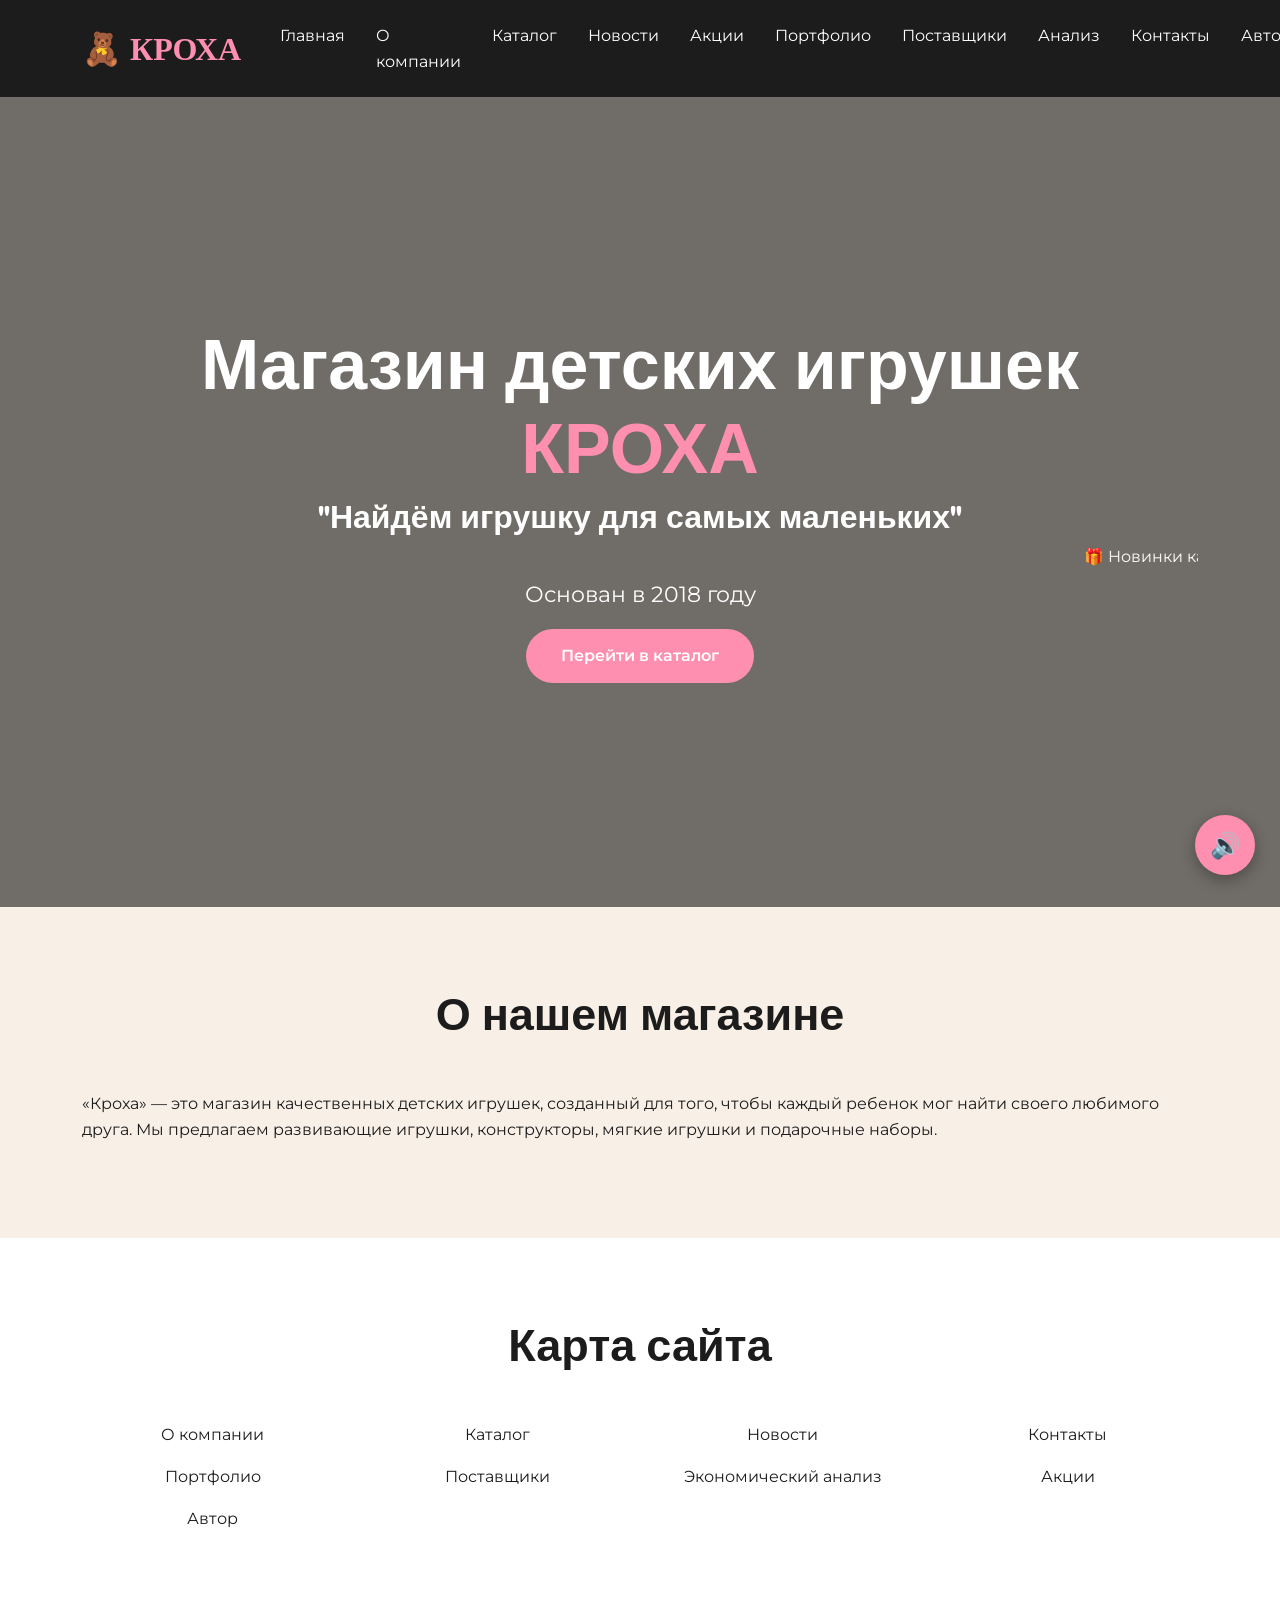
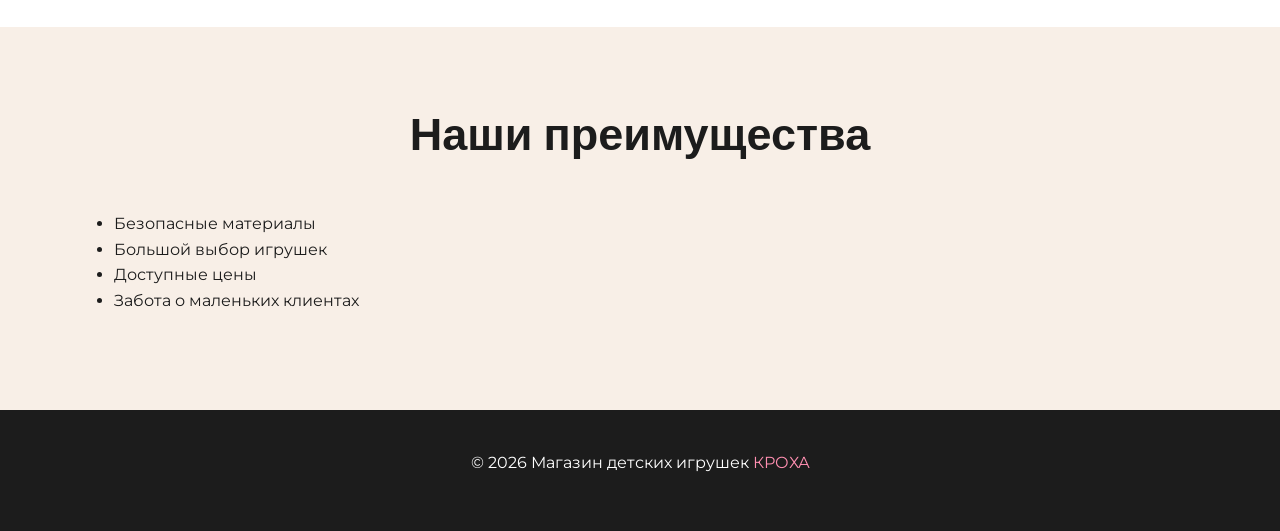
==== index.html @ 1e917138 "Первый вариант сайта Кроха" ====
<!DOCTYPE html>
<html lang="ru">

<head>

<meta charset="UTF-8">
<meta name="viewport" content="width=device-width, initial-scale=1.0">

<title>Кроха — магазин детских игрушек</title>


<link href="https://cdn.jsdelivr.net/npm/bootstrap@5.3.3/dist/css/bootstrap.min.css" rel="stylesheet">


<link href="https://fonts.googleapis.com/css2?family=Caveat:wght@700&family=Fredoka:wght@400;500;600&family=Montserrat:wght@300;400;500;600;700&display=swap" rel="stylesheet">


<link rel="stylesheet" href="css/style.css">


</head>


<body>




<nav class="navbar navbar-expand-lg">


<div class="container">


<a class="navbar-brand" href="index.html">

🧸 КРОХА

</a>



<div class="navbar-nav">


<a class="nav-link" href="index.html">
Главная
</a>


<a class="nav-link" href="about.html">
О компании
</a>


<a class="nav-link" href="catalog.html">
Каталог
</a>


<a class="nav-link" href="news.html">
Новости
</a>


<a class="nav-link" href="offers.html">
Акции
</a>


<a class="nav-link" href="portfolio.html">
Портфолио
</a>


<a class="nav-link" href="suppliers.html">
Поставщики
</a>


<a class="nav-link" href="analysis.html">
Анализ
</a>


<a class="nav-link" href="contacts.html">
Контакты
</a>


<a class="nav-link" href="author.html">
Автор
</a>



</div>


</div>


</nav>








<section class="hero">


<div class="container text-center">


<h1>

Магазин детских игрушек

<span>
КРОХА
</span>

</h1>



<h2>

"Найдём игрушку для самых маленьких"

</h2>

<marquee>

🎁 Новинки каждую неделю! 🧸 Скидки для маленьких покупателей! 🚚 Доставка по Оренбургу!

</marquee>


<p>

Основан в 2018 году

</p>



<a href="catalog.html" class="btn btn-kroha">

Перейти в каталог

</a>


</div>


</section>









<section class="section">


<div class="container">


<h2 class="section-title">

О нашем магазине

</h2>



<p>

«Кроха» — это магазин качественных детских игрушек,
созданный для того, чтобы каждый ребенок мог найти
своего любимого друга.

Мы предлагаем развивающие игрушки,
конструкторы, мягкие игрушки и подарочные наборы.

</p>


</div>


</section>









<section class="section" style="background:white;">


<div class="container">


<h2 class="section-title">

Карта сайта

</h2>



<div class="row text-center">



<div class="col-md-3 mb-3">

<a href="about.html">

О компании

</a>

</div>



<div class="col-md-3 mb-3">

<a href="catalog.html">

Каталог

</a>

</div>



<div class="col-md-3 mb-3">

<a href="news.html">

Новости

</a>

</div>



<div class="col-md-3 mb-3">

<a href="contacts.html">

Контакты

</a>

</div>



<div class="col-md-3 mb-3">

<a href="portfolio.html">

Портфолио

</a>

</div>



<div class="col-md-3 mb-3">

<a href="suppliers.html">

Поставщики

</a>

</div>



<div class="col-md-3 mb-3">

<a href="analysis.html">

Экономический анализ

</a>

</div>



<div class="col-md-3 mb-3">

<a href="offers.html">

Акции

</a>

</div>



<div class="col-md-3 mb-3">

<a href="author.html">

Автор

</a>

</div>



</div>


</div>


</section>









<section class="section">


<div class="container">


<h2 class="section-title">

Наши преимущества

</h2>




<ul>


<li>
Безопасные материалы
</li>


<li>
Большой выбор игрушек
</li>


<li>
Доступные цены
</li>


<li>
Забота о маленьких клиентах
</li>


</ul>



</div>


</section>








<footer>


<p>

© 2026 Магазин детских игрушек

<span>
КРОХА
</span>

</p>


</footer>



<audio id="bgMusic" loop>

<source src="audio/reklama.mp3" type="audio/mpeg">

</audio>


<button id="soundButton" class="sound-btn">

🔊

</button>


<script>

let music = document.getElementById("bgMusic");

let button = document.getElementById("soundButton");


music.volume = 0.3;


// попытка запуска

document.addEventListener("click", function(){

music.play();

}, {once:true});


// кнопка включения/выключения


button.onclick = function(){


if(music.paused){

music.play();

button.innerHTML="🔊";


}

else{


music.pause();

button.innerHTML="🔇";


}


}


</script>


</body>

</html>
---- css/style.css ----
/* =====================================
   КРОХА - магазин детских игрушек
   Основные стили сайта
===================================== */


/* ===== Подключение переменных ===== */

:root {

    --pink: #ff8fb1;
    --dark-pink: #e85d8c;
    --black: #1c1c1c;
    --white: #ffffff;
    --beige: #f8efe7;
    --light-pink: #ffe5ed;
    --gray: #777;

}


/* ===== Общие настройки ===== */


* {
    margin: 0;
    padding: 0;
    box-sizing: border-box;
}


html {
    scroll-behavior: smooth;
}


body {

    background-color: var(--beige);

    color: var(--black);

    font-family: 'Montserrat', sans-serif;

    line-height: 1.6;

}


/* ===== Заголовки ===== */


h1,
h2,
h3,
h4 {

    font-family: 'Fredoka', sans-serif;

    font-weight: 600;

}


.quote {

    font-family: 'Caveat', cursive;

    font-size: 32px;

}


/* ===== Ссылки ===== */


a {

    text-decoration: none;

    color: inherit;

}



/* =====================================
            NAVBAR
===================================== */


.navbar {

    background: var(--black);

    padding: 15px 0;

}


.navbar-brand {


    color: var(--pink) !important;

    font-family: 'Fredoka';

    font-size: 32px;

    font-weight: 600;

}


.nav-link {


    color: white !important;

    margin-left: 15px;

    transition: 0.3s;


}



.nav-link:hover {


    color: var(--pink) !important;

}



/* =====================================
            HERO
===================================== */


.hero {


    min-height: 90vh;

    display: flex;

    align-items: center;

    background:

    linear-gradient(
        rgba(0,0,0,.55),
        rgba(0,0,0,.55)
    ),

    url("../images/banner.jpg");


    background-size: cover;

    background-position: center;


    color:white;


}



.hero h1 {


    font-size: 70px;

}


.hero span {


    color: var(--pink);

}



.hero p {


    font-size: 22px;

}



/* ===== Кнопки ===== */


.btn-kroha {


    background: var(--pink);

    color:white;

    border:none;

    padding:15px 35px;

    border-radius:50px;

    font-weight:600;

    transition:0.3s;

}



.btn-kroha:hover {


    background:var(--dark-pink);

    transform:translateY(-5px);


}



/* =====================================
        Карточки товаров
===================================== */


.product-card {


    background:white;

    border-radius:25px;

    overflow:hidden;

    transition:0.3s;

    box-shadow:0 10px 30px rgba(0,0,0,.1);


}



.product-card:hover {


    transform:translateY(-10px);


}



.product-card img {


    width:100%;

    height:250px;

    object-fit:cover;


}



.product-body {


    padding:20px;


}



.price {


    color:var(--dark-pink);

    font-size:24px;

    font-weight:700;

}



/* =====================================
        Секции
===================================== */


.section {


    padding:80px 0;


}



.section-title {


    text-align:center;

    margin-bottom:50px;

    font-size:45px;


}



.section-title span {


    color:var(--pink);

}



/* =====================================
        Новости
===================================== */


.news-card {


    background:white;

    padding:30px;

    border-radius:25px;

    transition:.3s;


}


.news-card:hover {


    transform:scale(1.03);


}




/* =====================================
        Таблицы
===================================== */


table {


    background:white;

    border-radius:15px;

    overflow:hidden;


}


th {


    background:var(--black);

    color:white;


}


td,
th {


    padding:15px;

    border:1px solid #ddd;


}




/* =====================================
        Footer
===================================== */


footer {


    background:var(--black);

    color:white;

    padding:40px 0;

    text-align:center;


}


footer span {


    color:var(--pink);


}



/* =====================================
        Анимации
===================================== */


.fade {


    animation:fade 1s ease;


}


@keyframes fade {


    from {

        opacity:0;

        transform:translateY(30px);

    }


    to {

        opacity:1;

        transform:none;

    }


}



/* =====================================
        Адаптация телефона
===================================== */


@media(max-width:768px){


.hero h1{

font-size:45px;

}


.section-title{

font-size:35px;

}


}

.sound-btn {


position: fixed;

bottom: 25px;

right: 25px;


width: 60px;

height: 60px;


border-radius: 50%;


border: none;


background: #ff8fb1;


font-size: 25px;


cursor: pointer;


z-index: 999;


box-shadow: 0 5px 15px rgba(0,0,0,0.3);


}
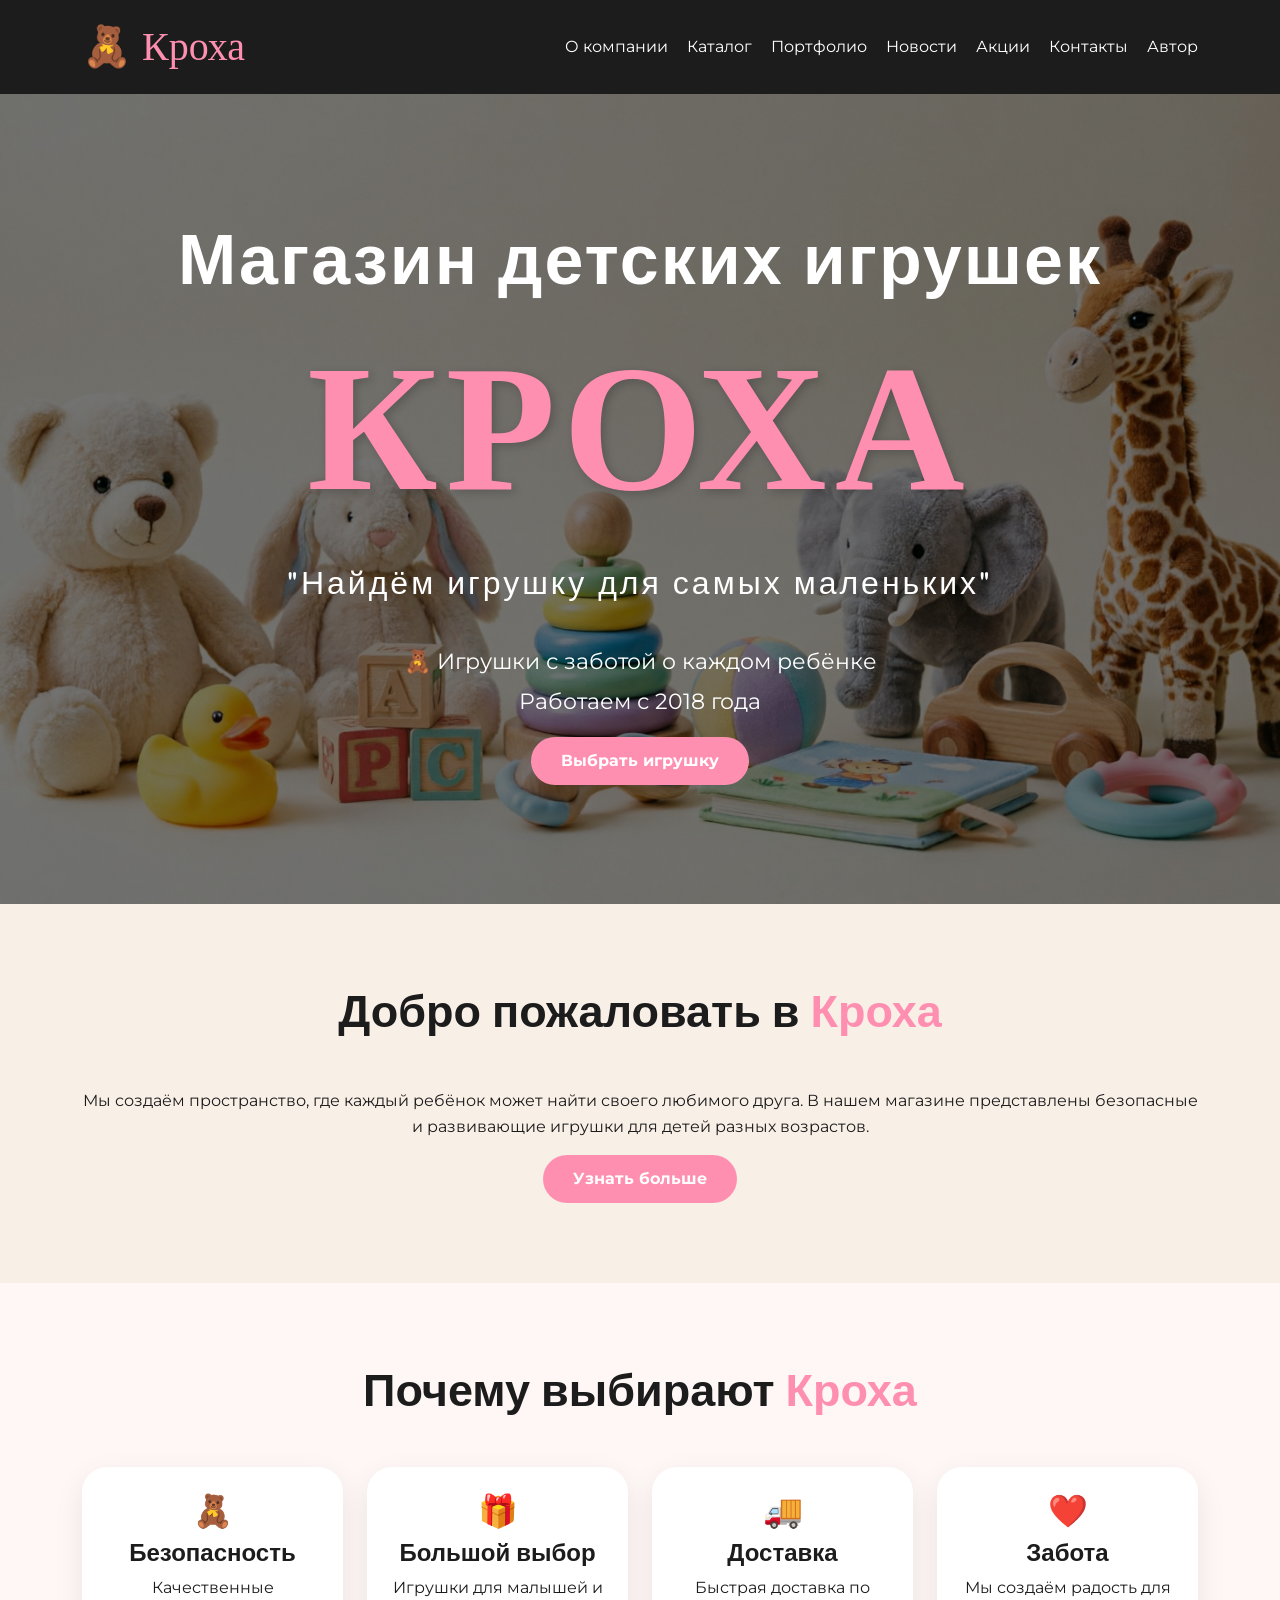
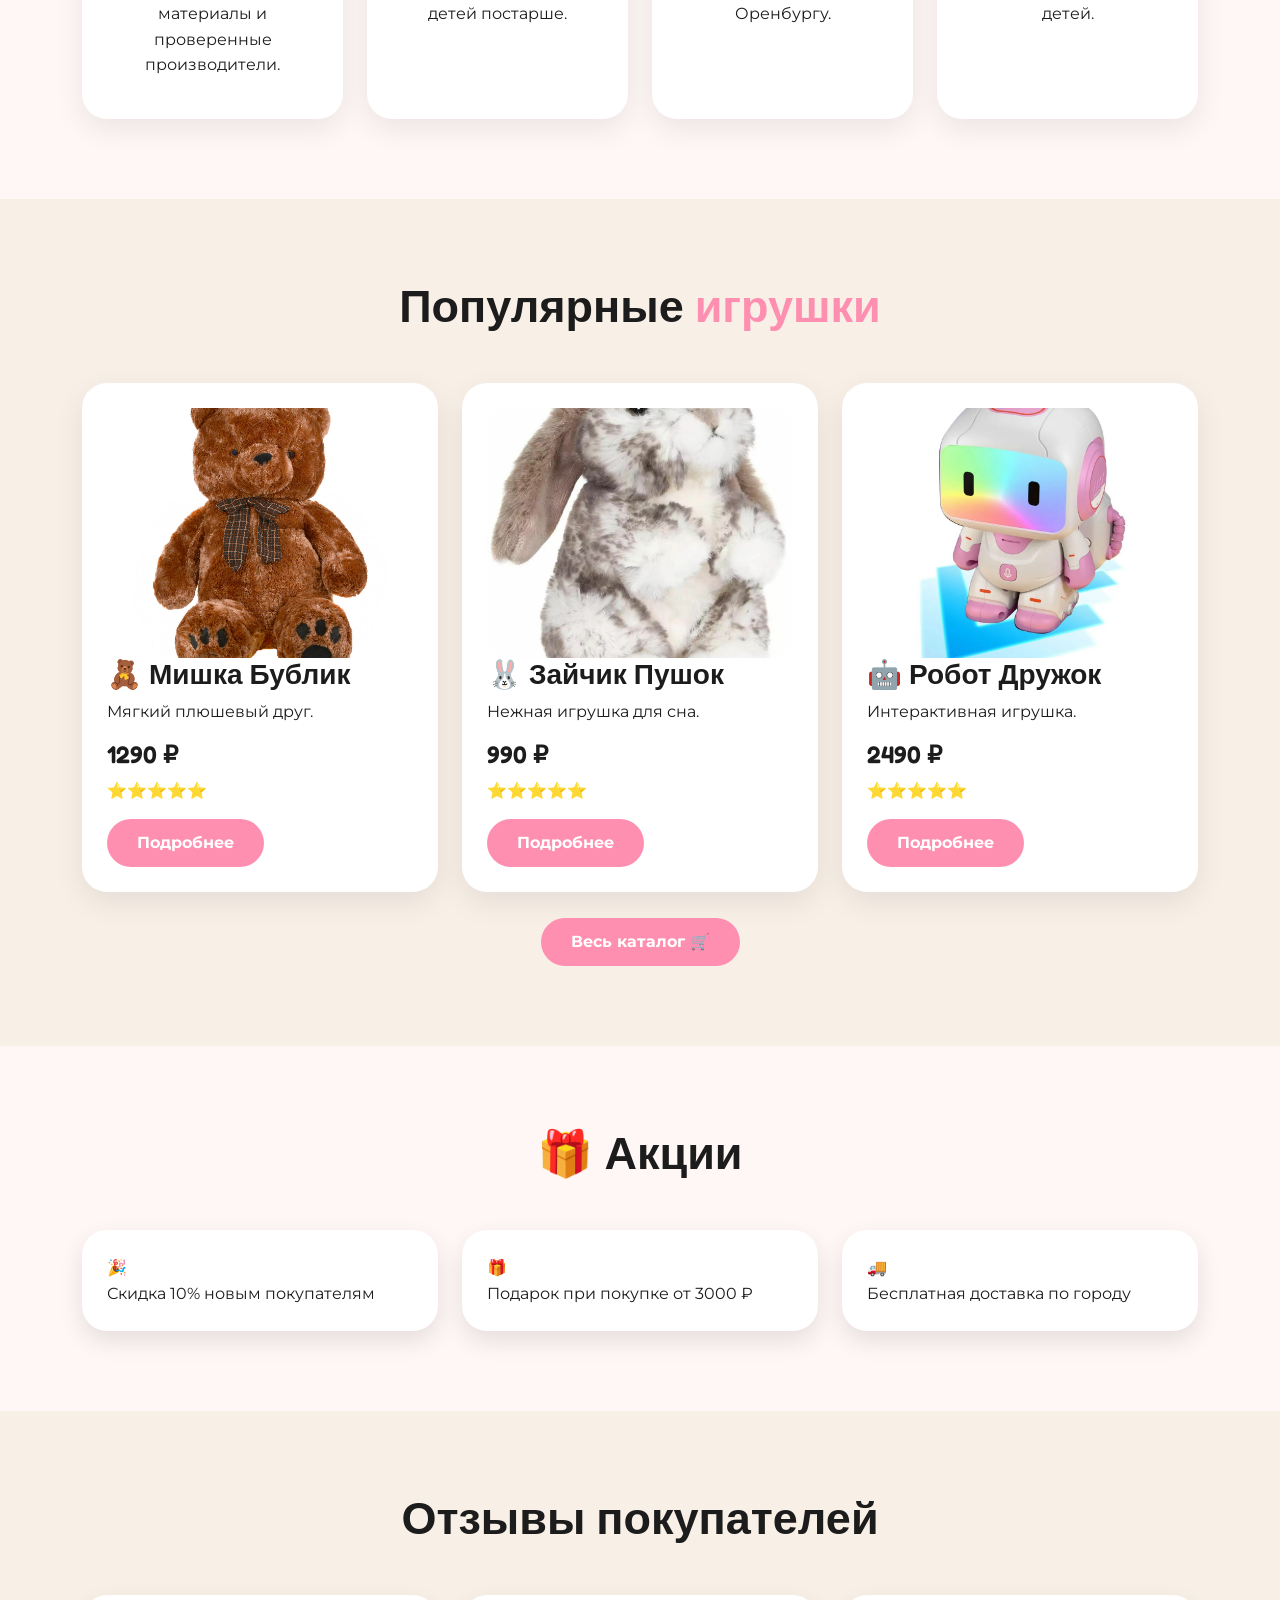
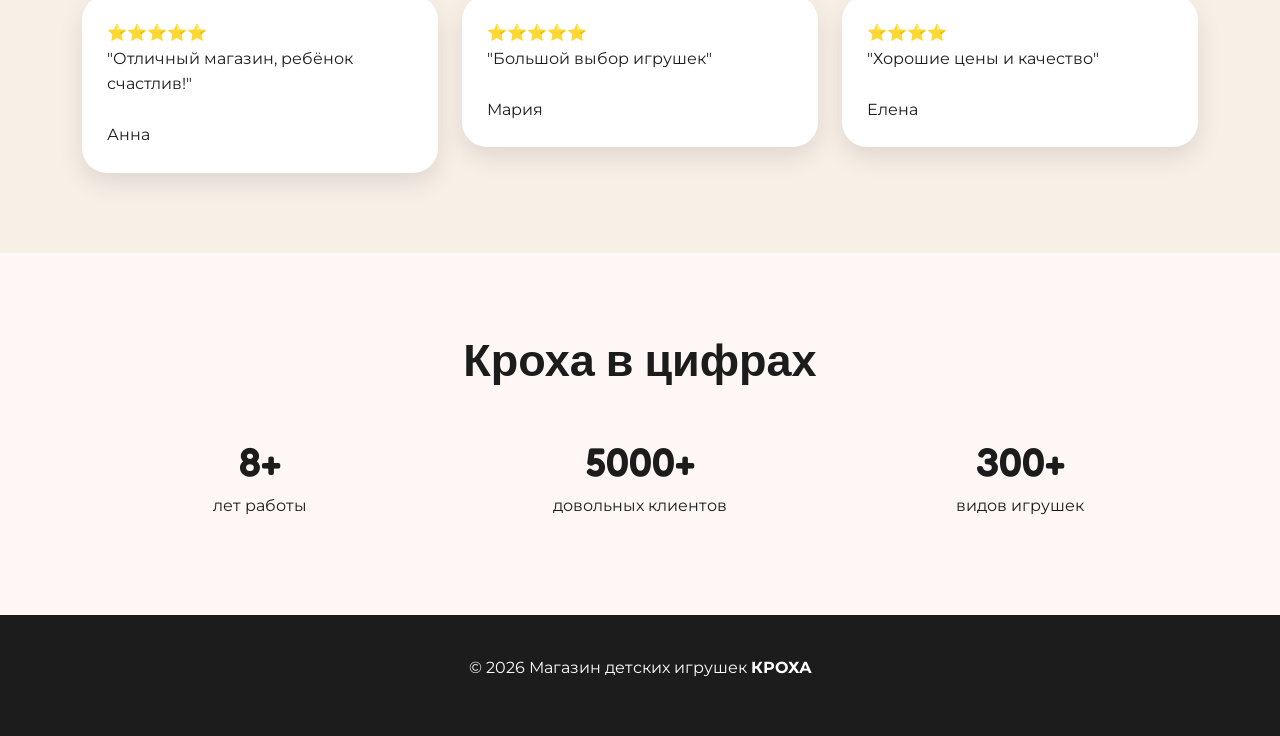
==== commit 9bb9c94e: "Обновление дизайна сайта" ====
--- a/index.html
+++ b/index.html
@@ -4,8 +4,10 @@
 <head>
 
 <meta charset="UTF-8">
+
 <meta name="viewport" content="width=device-width, initial-scale=1.0">
 
+
 <title>Кроха — магазин детских игрушек</title>
 
 
@@ -25,75 +27,60 @@
 
 
 
-
-<nav class="navbar navbar-expand-lg">
+<!-- Навигация -->
+
+<nav class="navbar">
 
 
 <div class="container">
 
 
-<a class="navbar-brand" href="index.html">
-
-🧸 КРОХА
-
-</a>
-
-
-
-<div class="navbar-nav">
-
-
-<a class="nav-link" href="index.html">
-Главная
-</a>
-
-
-<a class="nav-link" href="about.html">
+<a href="index.html" class="logo-kroha">
+
+🧸 Кроха
+
+</a>
+
+
+
+<div>
+
+
+<a class="nav-link d-inline" href="about.html">
 О компании
 </a>
 
 
-<a class="nav-link" href="catalog.html">
+<a class="nav-link d-inline" href="catalog.html">
 Каталог
 </a>
 
 
-<a class="nav-link" href="news.html">
+<a class="nav-link d-inline" href="portfolio.html">
+Портфолио
+</a>
+
+
+<a class="nav-link d-inline" href="news.html">
 Новости
 </a>
 
 
-<a class="nav-link" href="offers.html">
+<a class="nav-link d-inline" href="offers.html">
 Акции
 </a>
 
 
-<a class="nav-link" href="portfolio.html">
-Портфолио
-</a>
-
-
-<a class="nav-link" href="suppliers.html">
-Поставщики
-</a>
-
-
-<a class="nav-link" href="analysis.html">
-Анализ
-</a>
-
-
-<a class="nav-link" href="contacts.html">
+<a class="nav-link d-inline" href="contacts.html">
 Контакты
 </a>
 
 
-<a class="nav-link" href="author.html">
+<a class="nav-link d-inline" href="author.html">
 Автор
 </a>
 
 
-
 </div>
 
 
@@ -108,311 +95,772 @@
 
 
 
-
-<section class="hero">
+<!-- Главный экран -->
+
+
+<section class="hero hero-image">
 
 
 <div class="container text-center">
 
 
+<h1 class="animate-title">
+
+
+Магазин детских игрушек
+
+
+<br>
+
+
+<span>
+
+КРОХА
+
+</span>
+
+
+</h1>
+
+
+
+
+<h2>
+
+"Найдём игрушку для самых маленьких"
+
+</h2>
+
+
+
+<p>
+
+🧸 Игрушки с заботой о каждом ребёнке
+
+<br>
+
+Работаем с 2018 года
+
+</p>
+
+
+
+<a href="catalog.html" class="btn btn-kroha">
+
+Выбрать игрушку
+
+</a>
+
+
+
+</div>
+
+
+</section>
+
+
+
+
+
+
+
+<!-- О компании кратко -->
+
+
+<section class="section">
+
+
+<div class="container text-center">
+
+
+<h2 class="section-title">
+
+Добро пожаловать в <span>Кроха</span>
+
+</h2>
+
+
+
+<p>
+
+Мы создаём пространство, где каждый ребёнок может найти своего любимого друга.
+
+В нашем магазине представлены безопасные и развивающие игрушки для детей разных возрастов.
+
+</p>
+
+
+
+<a href="about.html" class="btn btn-kroha">
+
+Узнать больше
+
+</a>
+
+
+
+</div>
+
+
+</section>
+
+
+
+
+
+
+
+
+<!-- Преимущества -->
+
+
+<section class="section" style="background:#fff7f5;">
+
+
+<div class="container">
+
+
+<h2 class="section-title">
+
+Почему выбирают <span>Кроха</span>
+
+</h2>
+
+
+
+<div class="row g-4">
+
+
+
+<div class="col-md-3">
+
+<div class="card-kroha text-center">
+
+
+<h2>
+🧸
+</h2>
+
+
+<h4>
+Безопасность
+</h4>
+
+
+<p>
+Качественные материалы и проверенные производители.
+</p>
+
+
+</div>
+
+</div>
+
+
+
+
+<div class="col-md-3">
+
+<div class="card-kroha text-center">
+
+
+<h2>
+🎁
+</h2>
+
+
+<h4>
+Большой выбор
+</h4>
+
+
+<p>
+Игрушки для малышей и детей постарше.
+</p>
+
+
+</div>
+
+</div>
+
+
+
+
+
+<div class="col-md-3">
+
+<div class="card-kroha text-center">
+
+
+<h2>
+🚚
+</h2>
+
+
+<h4>
+Доставка
+</h4>
+
+
+<p>
+Быстрая доставка по Оренбургу.
+</p>
+
+
+</div>
+
+</div>
+
+
+
+
+
+<div class="col-md-3">
+
+<div class="card-kroha text-center">
+
+
+<h2>
+❤️
+</h2>
+
+
+<h4>
+Забота
+</h4>
+
+
+<p>
+Мы создаём радость для детей.
+</p>
+
+
+</div>
+
+</div>
+
+
+
+
+</div>
+
+
+</div>
+
+
+</section>
+
+
+
+
+
+
+
+
+<!-- Популярные игрушки -->
+
+
+<section class="section">
+
+
+<div class="container">
+
+
+<h2 class="section-title">
+
+Популярные <span>игрушки</span>
+
+</h2>
+
+
+
+<div class="row g-4">
+
+
+
+
+
+
+<div class="col-md-4">
+
+
+<div class="card-kroha">
+
+
+<img src="images/toy1.jpg" class="toy-img">
+
+
+
+<h3>
+
+🧸 Мишка Бублик
+
+</h3>
+
+
+<p>
+
+Мягкий плюшевый друг.
+
+</p>
+
+
+<h4>
+
+1290 ₽
+
+</h4>
+
+
+<p>
+
+⭐⭐⭐⭐⭐
+
+</p>
+
+
+
+<a href="catalog.html" class="btn btn-kroha">
+
+Подробнее
+
+</a>
+
+
+</div>
+
+
+</div>
+
+
+
+
+
+
+
+
+
+<div class="col-md-4">
+
+
+<div class="card-kroha">
+
+
+<img src="images/toy2.jpg" class="toy-img">
+
+
+
+<h3>
+
+🐰 Зайчик Пушок
+
+</h3>
+
+
+<p>
+
+Нежная игрушка для сна.
+
+</p>
+
+
+<h4>
+
+990 ₽
+
+</h4>
+
+
+<p>
+
+⭐⭐⭐⭐⭐
+
+</p>
+
+
+
+<a href="catalog.html" class="btn btn-kroha">
+
+Подробнее
+
+</a>
+
+
+</div>
+
+
+</div>
+
+
+
+
+
+
+
+
+
+<div class="col-md-4">
+
+
+<div class="card-kroha">
+
+
+<img src="images/toy9.jpg" class="toy-img">
+
+
+
+<h3>
+
+🤖 Робот Дружок
+
+</h3>
+
+
+<p>
+
+Интерактивная игрушка.
+
+</p>
+
+
+<h4>
+
+2490 ₽
+
+</h4>
+
+
+<p>
+
+⭐⭐⭐⭐⭐
+
+</p>
+
+
+
+<a href="catalog.html" class="btn btn-kroha">
+
+Подробнее
+
+</a>
+
+
+</div>
+
+
+</div>
+
+
+
+
+
+</div>
+
+
+<br>
+
+
+<div class="text-center">
+
+
+<a href="catalog.html" class="btn btn-kroha">
+
+Весь каталог 🛒
+
+</a>
+
+
+</div>
+
+
+</div>
+
+
+</section>
+
+
+
+
+
+
+
+
+<!-- Акции -->
+
+
+<section class="section" style="background:#fff7f5;">
+
+
+<div class="container">
+
+
+<h2 class="section-title">
+
+🎁 Акции
+
+</h2>
+
+
+
+<div class="row g-4">
+
+
+
+<div class="col-md-4">
+
+<div class="review">
+
+🎉
+
+<br>
+
+Скидка 10% новым покупателям
+
+</div>
+
+</div>
+
+
+
+<div class="col-md-4">
+
+<div class="review">
+
+🎁
+
+<br>
+
+Подарок при покупке от 3000 ₽
+
+</div>
+
+</div>
+
+
+
+<div class="col-md-4">
+
+<div class="review">
+
+🚚
+
+<br>
+
+Бесплатная доставка по городу
+
+</div>
+
+</div>
+
+
+</div>
+
+
+</div>
+
+
+</section>
+
+
+
+
+
+
+
+
+<!-- Отзывы -->
+
+
+<section class="section">
+
+
+<div class="container">
+
+
+<h2 class="section-title">
+
+Отзывы покупателей
+
+</h2>
+
+
+
+<div class="row g-4">
+
+
+<div class="col-md-4">
+
+<div class="review">
+
+⭐⭐⭐⭐⭐
+
+<br>
+
+"Отличный магазин, ребёнок счастлив!"
+
+<br><br>
+
+Анна
+
+</div>
+
+</div>
+
+
+
+
+<div class="col-md-4">
+
+<div class="review">
+
+⭐⭐⭐⭐⭐
+
+<br>
+
+"Большой выбор игрушек"
+
+<br><br>
+
+Мария
+
+</div>
+
+</div>
+
+
+
+
+<div class="col-md-4">
+
+<div class="review">
+
+⭐⭐⭐⭐
+
+<br>
+
+"Хорошие цены и качество"
+
+<br><br>
+
+Елена
+
+</div>
+
+</div>
+
+
+
+</div>
+
+
+</div>
+
+
+</section>
+
+
+
+
+
+
+
+
+
+<!-- Статистика -->
+
+
+<section class="section" style="background:#fff7f5;">
+
+
+<div class="container text-center">
+
+
+<h2 class="section-title">
+
+Кроха в цифрах
+
+</h2>
+
+
+
+<div class="row">
+
+
+
+<div class="col-md-4">
+
 <h1>
-
-Магазин детских игрушек
-
-<span>
+8+
+</h1>
+
+<p>
+лет работы
+</p>
+
+</div>
+
+
+
+
+<div class="col-md-4">
+
+<h1>
+5000+
+</h1>
+
+<p>
+довольных клиентов
+</p>
+
+</div>
+
+
+
+
+
+<div class="col-md-4">
+
+<h1>
+300+
+</h1>
+
+<p>
+видов игрушек
+</p>
+
+</div>
+
+
+
+
+</div>
+
+
+</div>
+
+
+</section>
+
+
+
+
+
+
+
+
+<!-- Футер -->
+
+
+<footer>
+
+
+<p>
+
+© 2026 Магазин детских игрушек
+
+<b>
 КРОХА
-</span>
-
-</h1>
-
-
-
-<h2>
-
-"Найдём игрушку для самых маленьких"
-
-</h2>
-
-<marquee>
-
-🎁 Новинки каждую неделю! 🧸 Скидки для маленьких покупателей! 🚚 Доставка по Оренбургу!
-
-</marquee>
-
-
-<p>
-
-Основан в 2018 году
-
-</p>
-
-
-
-<a href="catalog.html" class="btn btn-kroha">
-
-Перейти в каталог
-
-</a>
-
-
-</div>
-
-
-</section>
-
-
-
-
-
-
-
-
-
-<section class="section">
-
-
-<div class="container">
-
-
-<h2 class="section-title">
-
-О нашем магазине
-
-</h2>
-
-
-
-<p>
-
-«Кроха» — это магазин качественных детских игрушек,
-созданный для того, чтобы каждый ребенок мог найти
-своего любимого друга.
-
-Мы предлагаем развивающие игрушки,
-конструкторы, мягкие игрушки и подарочные наборы.
-
-</p>
-
-
-</div>
-
-
-</section>
-
-
-
-
-
-
-
-
-
-<section class="section" style="background:white;">
-
-
-<div class="container">
-
-
-<h2 class="section-title">
-
-Карта сайта
-
-</h2>
-
-
-
-<div class="row text-center">
-
-
-
-<div class="col-md-3 mb-3">
-
-<a href="about.html">
-
-О компании
-
-</a>
-
-</div>
-
-
-
-<div class="col-md-3 mb-3">
-
-<a href="catalog.html">
-
-Каталог
-
-</a>
-
-</div>
-
-
-
-<div class="col-md-3 mb-3">
-
-<a href="news.html">
-
-Новости
-
-</a>
-
-</div>
-
-
-
-<div class="col-md-3 mb-3">
-
-<a href="contacts.html">
-
-Контакты
-
-</a>
-
-</div>
-
-
-
-<div class="col-md-3 mb-3">
-
-<a href="portfolio.html">
-
-Портфолио
-
-</a>
-
-</div>
-
-
-
-<div class="col-md-3 mb-3">
-
-<a href="suppliers.html">
-
-Поставщики
-
-</a>
-
-</div>
-
-
-
-<div class="col-md-3 mb-3">
-
-<a href="analysis.html">
-
-Экономический анализ
-
-</a>
-
-</div>
-
-
-
-<div class="col-md-3 mb-3">
-
-<a href="offers.html">
-
-Акции
-
-</a>
-
-</div>
-
-
-
-<div class="col-md-3 mb-3">
-
-<a href="author.html">
-
-Автор
-
-</a>
-
-</div>
-
-
-
-</div>
-
-
-</div>
-
-
-</section>
-
-
-
-
-
-
-
-
-
-<section class="section">
-
-
-<div class="container">
-
-
-<h2 class="section-title">
-
-Наши преимущества
-
-</h2>
-
-
-
-
-<ul>
-
-
-<li>
-Безопасные материалы
-</li>
-
-
-<li>
-Большой выбор игрушек
-</li>
-
-
-<li>
-Доступные цены
-</li>
-
-
-<li>
-Забота о маленьких клиентах
-</li>
-
-
-</ul>
-
-
-
-</div>
-
-
-</section>
-
-
-
-
-
-
-
-
-<footer>
-
-
-<p>
-
-© 2026 Магазин детских игрушек
-
-<span>
-КРОХА
-</span>
+</b>
 
 </p>
 
@@ -421,71 +869,9 @@
 
 
 
-<audio id="bgMusic" loop>
-
-<source src="audio/reklama.mp3" type="audio/mpeg">
-
-</audio>
-
-
-<button id="soundButton" class="sound-btn">
-
-🔊
-
-</button>
-
-
-<script>
-
-let music = document.getElementById("bgMusic");
-
-let button = document.getElementById("soundButton");
-
-
-music.volume = 0.3;
-
-
-// попытка запуска
-
-document.addEventListener("click", function(){
-
-music.play();
-
-}, {once:true});
-
-
-// кнопка включения/выключения
-
-
-button.onclick = function(){
-
-
-if(music.paused){
-
-music.play();
-
-button.innerHTML="🔊";
-
-
-}
-
-else{
-
-
-music.pause();
-
-button.innerHTML="🔇";
-
-
-}
-
-
-}
-
-
-</script>
 
 
 </body>
 
+
 </html>
--- a/css/style.css
+++ b/css/style.css
@@ -544,4 +544,339 @@
 box-shadow: 0 5px 15px rgba(0,0,0,0.3);
 
 
+}
+
+/* ===== Улучшения сайта Кроха ===== */
+
+
+/* плавность всего сайта */
+
+*{
+    transition:0.3s;
+}
+
+
+
+/* красивые карточки */
+
+.card-kroha{
+
+background:white;
+
+border-radius:25px;
+
+padding:25px;
+
+height:100%;
+
+box-shadow:0 10px 30px rgba(0,0,0,0.08);
+
+animation:showCard 0.8s ease;
+
+}
+
+
+
+.card-kroha:hover{
+
+transform:translateY(-10px);
+
+box-shadow:0 20px 40px rgba(255,120,160,0.25);
+
+}
+
+
+
+
+/* появление */
+
+@keyframes showCard{
+
+from{
+
+opacity:0;
+
+transform:translateY(30px);
+
+}
+
+
+to{
+
+opacity:1;
+
+transform:translateY(0);
+
+}
+
+}
+
+
+
+
+/* красивые кнопки */
+
+.btn-kroha{
+
+
+background:#ff8fb1;
+
+color:white;
+
+padding:12px 30px;
+
+border-radius:30px;
+
+font-weight:bold;
+
+border:none;
+
+
+}
+
+
+.btn-kroha:hover{
+
+
+background:#000;
+
+color:white;
+
+transform:scale(1.05);
+
+
+}
+
+
+
+
+
+
+/* логотип */
+
+.logo-kroha{
+
+
+font-family:'Caveat';
+
+font-size:40px;
+
+color:#ff8fb1;
+
+
+}
+
+
+
+
+
+/* изображения игрушек */
+
+
+.toy-img{
+
+
+width:100%;
+
+height:250px;
+
+object-fit:cover;
+
+border-radius:20px;
+
+
+}
+
+
+
+.toy-img:hover{
+
+transform:scale(1.05);
+
+}
+
+
+
+
+
+
+/* блок отзывов */
+
+
+.review{
+
+
+background:#fff;
+
+border-radius:25px;
+
+padding:25px;
+
+box-shadow:0 10px 25px rgba(0,0,0,0.1);
+
+
+}
+
+
+
+
+
+/* всплывающая акция */
+
+
+.sale-popup{
+
+
+position:fixed;
+
+bottom:30px;
+
+left:30px;
+
+
+background:#ff8fb1;
+
+color:white;
+
+padding:20px;
+
+border-radius:20px;
+
+z-index:999;
+
+
+animation:popup 1s;
+
+
+}
+
+
+
+@keyframes popup{
+
+
+from{
+
+opacity:0;
+
+transform:translateY(100px);
+
+}
+
+
+to{
+
+opacity:1;
+
+}
+
+
+}
+
+
+
+
+
+/* мобильная версия */
+
+@media(max-width:768px){
+
+
+.navbar-nav{
+
+display:block;
+
+}
+
+
+.card-kroha{
+
+margin-bottom:20px;
+
+}
+
+
+}
+
+
+.animate-title{
+
+animation:showCard 1s;
+
+}
+
+/* ===== Главный титульный блок КРОХА ===== */
+
+
+.hero-image h1 {
+
+    line-height: 1.3;
+    
+    margin-bottom: 35px;
+
+    letter-spacing: 2px;
+
+}
+
+
+
+.hero-image h1 span {
+
+
+    display: block;
+
+    font-size: 180px;
+
+    line-height: 1;
+
+    margin: 35px 0;
+
+
+    font-family: 'Caveat', cursive;
+
+    color: #ff8fb1;
+
+
+    letter-spacing: 8px;
+
+
+    text-shadow: 3px 3px 10px rgba(0,0,0,0.2);
+
+
+}
+
+
+
+.hero-image h2 {
+
+
+    margin-top: 45px;
+
+    margin-bottom: 40px;
+
+
+    font-size: 32px;
+
+
+    font-weight: 400;
+
+
+    letter-spacing: 3px;
+
+
+}
+
+
+
+
+.hero-image p {
+
+
+    margin-top: 30px;
+
+    font-size: 22px;
+
+    line-height: 1.8;
+
+
 }
